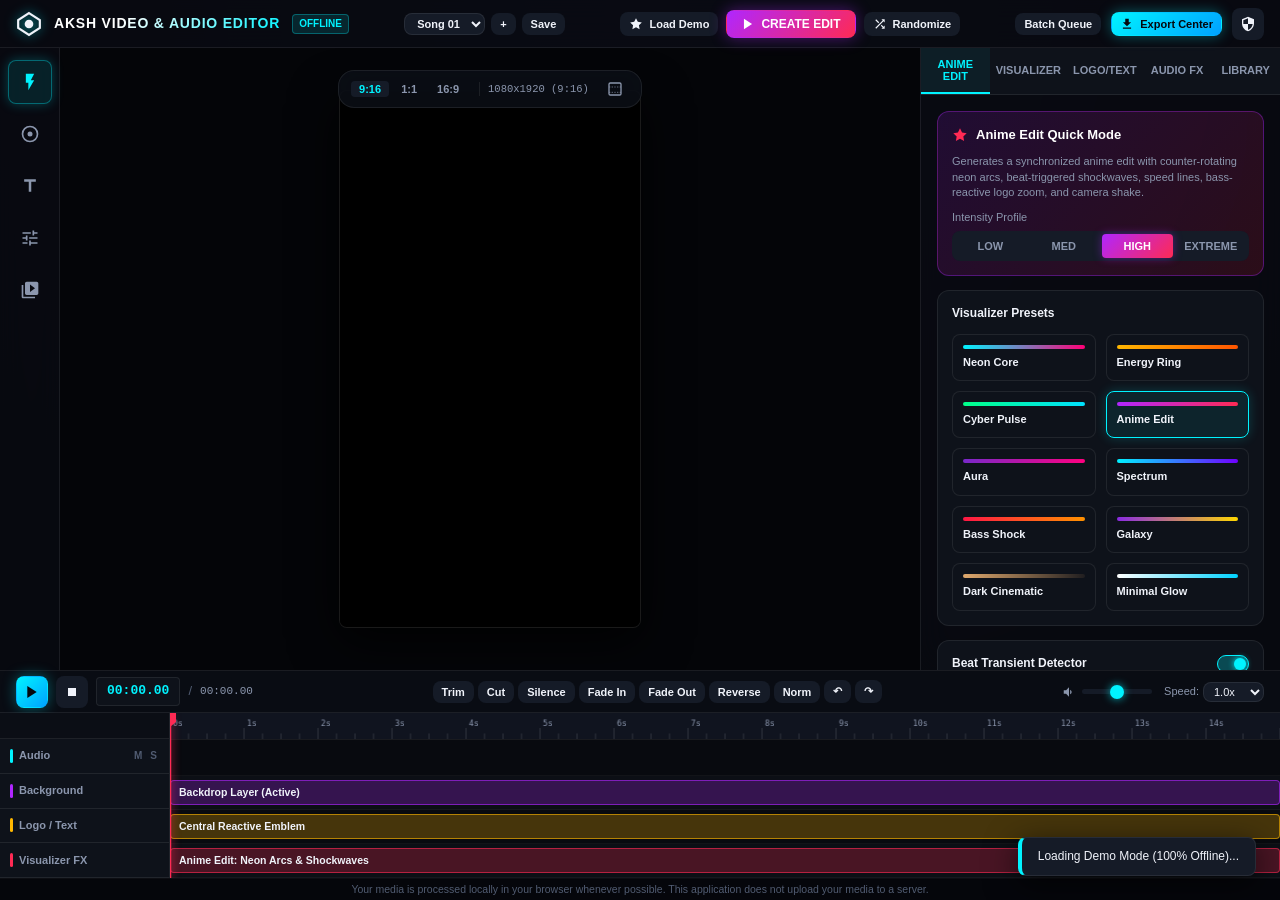
==== aksh-video-audio-editor/index.html @ 34213868 "Add files via upload" ====
<!DOCTYPE html>
<html lang="en">
<head>
  <meta charset="UTF-8">
  <meta name="viewport" content="width=device-width, initial-scale=1.0">
  <title>AKSH Video & Audio Editor</title>
  <!-- Strictly relative CSS links -->
  <link rel="stylesheet" href="css/main.css">
  <link rel="stylesheet" href="css/editor.css">
  <link rel="stylesheet" href="css/visualizer.css">
  <link rel="stylesheet" href="css/timeline.css">
  <link rel="stylesheet" href="css/responsive.css">
</head>
<body>
  <div id="app-root">
    <!-- Header Bar -->
    <header class="app-header">
      <div class="brand-section">
        <svg class="brand-logo-icon" viewBox="0 0 24 24">
          <polygon points="12 2 22 8.5 22 15.5 12 22 2 15.5 2 8.5 12 2" fill="none" stroke="currentColor" stroke-width="2"/>
          <circle cx="12" cy="12" r="4" fill="currentColor"/>
        </svg>
        <span class="brand-title">AKSH Video & Audio Editor</span>
        <span class="brand-badge">OFFLINE</span>
      </div>

      <!-- Project Switcher & Actions -->
      <div style="display: flex; align-items: center; gap: 6px;">
        <select id="select-project" style="padding: 3px 8px; font-size: 11px; font-weight: 600; max-width: 130px;"></select>
        <button id="btn-new-project" class="btn btn-sm" title="New Project">+</button>
        <button id="btn-save-project" class="btn btn-sm" title="Save Project">Save</button>
      </div>

      <div class="header-center">
        <button id="btn-load-demo" class="btn btn-sm" title="Load high-energy procedural anime cyber beat and sample graphics">
          <svg width="14" height="14" viewBox="0 0 24 24" fill="currentColor"><path d="M12 2l3.09 6.26L22 9.27l-5 4.87 1.18 6.88L12 17.77l-6.18 3.25L7 14.14 2 9.27l6.91-1.01L12 2z"/></svg>
          Load Demo
        </button>
        <button id="btn-create-edit" class="btn btn-anime" title="1-Click Dark Cinematic Anime Edit Creator">
          <svg width="14" height="14" viewBox="0 0 24 24" fill="currentColor"><polygon points="5 3 19 12 5 21 5 3"/></svg>
          CREATE EDIT
        </button>
        <button id="btn-randomize-edit" class="btn btn-sm" title="Randomize style & presets">
          <svg width="14" height="14" viewBox="0 0 24 24" fill="currentColor"><path d="M10.59 9.17L5.41 4 4 5.41l5.17 5.17 1.42-1.41zM14.5 4l2.04 2.04L4 18.59 5.41 20 17.96 7.46 20 9.5V4h-5.5zm.33 9.41l-1.41 1.41 3.13 3.13L14.5 20H20v-5.5l-2.04 2.04-3.13-3.13z"/></svg>
          Randomize
        </button>
      </div>

      <div class="header-right">
        <button id="btn-open-batch" class="btn btn-sm" title="Batch Export Queue">
          Batch Queue
        </button>
        <button id="btn-open-export" class="btn btn-primary btn-sm">
          <svg width="14" height="14" viewBox="0 0 24 24" fill="currentColor"><path d="M19 9h-4V3H9v6H5l7 7 7-7zM5 18v2h14v-2H5z"/></svg>
          Export Center
        </button>
        <button id="btn-open-privacy" class="btn btn-sm btn-icon" title="Privacy & Settings">
          <svg viewBox="0 0 24 24"><path d="M12 1L3 5v6c0 5.55 3.84 10.74 9 12 5.16-1.26 9-6.45 9-12V5l-9-4zm0 10.99h7c-.53 4.12-3.28 7.79-7 8.94V12H5V6.3l7-3.11v8.8z"/></svg>
        </button>
      </div>
    </header>

    <!-- Main Workspace Split -->
    <div class="app-workspace">
      <!-- Left Navigation Bar -->
      <aside class="app-sidebar">
        <button class="nav-tab-btn active" data-tab="anime-edit" title="Anime Edit Quick Mode">
          <svg viewBox="0 0 24 24"><path d="M7 2v11h3v9l7-12h-4l4-8z"/></svg>
        </button>
        <button class="nav-tab-btn" data-tab="visualizer-settings" title="Visualizer & Rings">
          <svg viewBox="0 0 24 24"><circle cx="12" cy="12" r="9" fill="none" stroke="currentColor" stroke-width="2"/><circle cx="12" cy="12" r="3"/></svg>
        </button>
        <button class="nav-tab-btn" data-tab="logo-text" title="Logo & Typography">
          <svg viewBox="0 0 24 24"><path d="M5 4v3h5.5v12h3V7H19V4z"/></svg>
        </button>
        <button class="nav-tab-btn" data-tab="audio-fx" title="Web Audio DSP Effects">
          <svg viewBox="0 0 24 24"><path d="M3 17v2h6v-2H3zM3 5v2h10V5H3zm10 16v-2h8v-2h-8v-2h-2v6h2zM7 9v2H3v2h4v2h2V9H7zm14 4v-2H11v2h10zm-6-4h2V7h4V5h-4V3h-2v6z"/></svg>
        </button>
        <button class="nav-tab-btn" data-tab="library" title="Media Library & Import">
          <svg viewBox="0 0 24 24"><path d="M4 6H2v14c0 1.1.9 2 2 2h14v-2H4V6zm16-4H8c-1.1 0-2 .9-2 2v12c0 1.1.9 2 2 2h12c1.1 0 2-.9 2-2V4c0-1.1-.9-2-2-2zm-8 12.5v-9l6 4.5-6 4.5z"/></svg>
        </button>
      </aside>

      <!-- Center Stage: 9:16 Canvas Viewport -->
      <main class="app-center-stage">
        <div class="viewport-container">
          <div class="viewport-header">
            <div class="aspect-btn-group">
              <button class="aspect-btn active" data-ratio="9-16">9:16</button>
              <button class="aspect-btn" data-ratio="1-1">1:1</button>
              <button class="aspect-btn" data-ratio="16-9">16:9</button>
            </div>
            <span class="resolution-badge">1080x1920 (9:16)</span>
            <button id="btn-toggle-safe-zone" class="hud-btn" title="Toggle Shorts/Reels Safe Margin Guides">
              <svg viewBox="0 0 24 24"><rect x="3" y="3" width="18" height="18" rx="2" fill="none" stroke="currentColor" stroke-width="2"/><line x1="3" y1="9" x2="21" y2="9" stroke="currentColor" stroke-dasharray="2 2"/><line x1="3" y1="17" x2="21" y2="17" stroke="currentColor" stroke-dasharray="2 2"/></svg>
            </button>
          </div>

          <div class="canvas-wrapper ratio-9-16">
            <canvas id="visualizer-canvas" width="1080" height="1920"></canvas>
            <!-- Safe Zone Overlay -->
            <div class="safe-zone-overlay">
              <div class="safe-zone-header-line"></div>
              <div class="safe-zone-footer-line"></div>
              <div class="safe-zone-right-line"></div>
              <span class="safe-zone-tag">Action Button Margin</span>
            </div>
          </div>
        </div>
      </main>

      <!-- Right Inspector Panel -->
      <aside class="app-inspector">
        <div class="inspector-tabs">
          <button class="subtab-btn active" data-section="anime-edit">Anime Edit</button>
          <button class="subtab-btn" data-section="visualizer-settings">Visualizer</button>
          <button class="subtab-btn" data-section="logo-text">Logo/Text</button>
          <button class="subtab-btn" data-section="audio-fx">Audio FX</button>
          <button class="subtab-btn" data-section="library">Library</button>
        </div>

        <div class="inspector-content">
          <!-- SECTION: ANIME EDIT QUICK MODE -->
          <div id="section-anime-edit" class="inspector-section" style="display: flex; flex-direction: column; gap: 14px;">
            <div class="quick-mode-banner">
              <div class="quick-mode-title">
                <svg width="16" height="16" viewBox="0 0 24 24" fill="var(--neon-crimson)"><polygon points="12 2 15.09 8.26 22 9.27 17 14.14 18.18 21.02 12 17.77 5.82 21.02 7 14.14 2 9.27 8.91 8.26 12 2"/></svg>
                Anime Edit Quick Mode
              </div>
              <div class="quick-mode-desc">
                Generates a synchronized anime edit with counter-rotating neon arcs, beat-triggered shockwaves, speed lines, bass-reactive logo zoom, and camera shake.
              </div>
              <div class="param-row">
                <span class="param-row-label"><span>Intensity Profile</span></span>
                <div class="intensity-selector">
                  <button class="intensity-pill" data-intensity="LOW">LOW</button>
                  <button class="intensity-pill" data-intensity="MEDIUM">MED</button>
                  <button class="intensity-pill active" data-intensity="HIGH">HIGH</button>
                  <button class="intensity-pill" data-intensity="EXTREME">EXTREME</button>
                </div>
              </div>
            </div>

            <!-- Visualizer Presets -->
            <div class="param-group">
              <div class="param-group-header">Visualizer Presets</div>
              <div id="presets-grid" class="presets-grid"></div>
            </div>

            <!-- Beat Detection Controls -->
            <div class="param-group">
              <div class="param-group-header">
                <span>Beat Transient Detector</span>
                <label class="fx-switch">
                  <input type="checkbox" id="toggle-beat-detection" checked>
                  <span class="fx-slider"></span>
                </label>
              </div>
              <div class="param-row">
                <div class="param-row-label"><span>Beat Sensitivity</span><span id="val-beat-sens" class="param-val">1.3</span></div>
                <input type="range" id="slider-beat-sens" min="0.8" max="2.5" step="0.05" value="1.3">
              </div>
              <div class="param-row">
                <div class="param-row-label"><span>Min Beat Interval</span><span id="val-beat-interval" class="param-val">0.22s</span></div>
                <input type="range" id="slider-beat-interval" min="0.1" max="0.6" step="0.02" value="0.22">
              </div>
            </div>
          </div>

          <!-- SECTION: VISUALIZER SETTINGS -->
          <div id="section-visualizer-settings" class="inspector-section" style="display: none; flex-direction: column; gap: 14px;">
            <div class="param-group">
              <div class="param-group-header">Audio Reactive Mapping</div>
              <div class="param-row">
                <div class="param-row-label"><span>Bass Sensitivity</span><span id="val-bass-sens" class="param-val">1.5</span></div>
                <input type="range" id="slider-bass-sens" min="0.5" max="3.0" step="0.1" value="1.5">
              </div>
              <div class="param-row">
                <div class="param-row-label"><span>Treble Sensitivity</span><span id="val-treble-sens" class="param-val">1.2</span></div>
                <input type="range" id="slider-treble-sens" min="0.5" max="3.0" step="0.1" value="1.2">
              </div>
              <div class="param-row">
                <div class="param-row-label"><span>Reaction Strength</span><span id="val-reaction-str" class="param-val">1.4</span></div>
                <input type="range" id="slider-reaction-str" min="0.5" max="2.5" step="0.1" value="1.4">
              </div>
              <div class="param-row">
                <div class="param-row-label"><span>Chromatic Aberration (RGB Split)</span><span id="val-chromatic" class="param-val">0.8</span></div>
                <input type="range" id="slider-chromatic" min="0" max="2.0" step="0.1" value="0.8">
              </div>
              <div class="param-row">
                <div class="param-row-label"><span>Neon Glow Blur</span><span id="val-glow" class="param-val">1.8</span></div>
                <input type="range" id="slider-glow" min="0.5" max="3.0" step="0.1" value="1.8">
              </div>
            </div>

            <div class="param-group">
              <div class="param-group-header">Neon Energy Ring System</div>
              <div class="param-row">
                <div class="param-row-label"><span>Ring Radius</span><span id="val-ring-radius" class="param-val">185</span></div>
                <input type="range" id="slider-ring-radius" min="100" max="350" step="5" value="185">
              </div>
              <div class="param-row">
                <div class="param-row-label"><span>Ring Thickness</span><span id="val-ring-thick" class="param-val">4.5</span></div>
                <input type="range" id="slider-ring-thick" min="1.0" max="10.0" step="0.5" value="4.5">
              </div>
              <div class="param-row">
                <div class="param-row-label"><span>Rotation Speed</span><span id="val-rot-speed" class="param-val">1.2</span></div>
                <input type="range" id="slider-rot-speed" min="0.1" max="4.0" step="0.1" value="1.2">
              </div>
              <div class="param-row" style="display: flex; flex-direction: row; justify-content: space-between;">
                <div>
                  <label class="param-row-label">Primary Color</label>
                  <input type="color" id="color-primary" value="#b026ff" style="width: 50px; height: 30px; cursor: pointer; border: none; background: transparent;">
                </div>
                <div>
                  <label class="param-row-label">Secondary Color</label>
                  <input type="color" id="color-secondary" value="#ff2a54" style="width: 50px; height: 30px; cursor: pointer; border: none; background: transparent;">
                </div>
              </div>
            </div>

            <div class="param-group">
              <div class="param-group-header">Background Image & Motion</div>
              <div class="param-row">
                <span class="param-row-label"><span>Motion Animation</span></span>
                <select id="select-bg-motion">
                  <option value="beat-shake" selected>Beat Shake</option>
                  <option value="beat-zoom">Beat Zoom</option>
                  <option value="ken-burns">Ken Burns Parallax</option>
                  <option value="slow-zoom-in">Slow Zoom In</option>
                  <option value="slow-zoom-out">Slow Zoom Out</option>
                  <option value="subtle-motion">Subtle Drift</option>
                </select>
              </div>
              <div class="param-row">
                <span class="param-row-label"><span>Fit Mode</span></span>
                <select id="select-bg-fit">
                  <option value="cover" selected>Cover</option>
                  <option value="contain">Contain</option>
                  <option value="stretch">Stretch</option>
                </select>
              </div>
              <div class="param-row">
                <div class="param-row-label"><span>Brightness</span><span id="val-bg-brightness" class="param-val">1.0</span></div>
                <input type="range" id="slider-bg-brightness" min="0.2" max="2.0" step="0.05" value="1.0">
              </div>
              <div class="param-row">
                <div class="param-row-label"><span>Contrast</span><span id="val-bg-contrast" class="param-val">1.1</span></div>
                <input type="range" id="slider-bg-contrast" min="0.5" max="2.5" step="0.05" value="1.1">
              </div>
              <div class="param-row">
                <div class="param-row-label"><span>Vignette Darkness</span><span id="val-bg-vignette" class="param-val">0.75</span></div>
                <input type="range" id="slider-bg-vignette" min="0" max="1.0" step="0.05" value="0.75">
              </div>
            </div>
          </div>

          <!-- SECTION: LOGO & TEXT -->
          <div id="section-logo-text" class="inspector-section" style="display: none; flex-direction: column; gap: 14px;">
            <div class="param-group">
              <div class="param-group-header">Central Emblem / Logo</div>
              <div class="param-row">
                <span class="param-row-label"><span>Logo Mode</span></span>
                <select id="select-logo-mode">
                  <option value="image" selected>Custom Image / SVG Emblem</option>
                  <option value="text">Stylized Neon Text</option>
                </select>
              </div>

              <div id="row-logo-img" class="param-row">
                <span class="param-row-label"><span>Upload Logo (PNG / JPG / SVG)</span></span>
                <input type="file" id="input-file-logo" accept="image/*">
              </div>

              <div id="row-logo-text" class="param-row" style="display: none;">
                <span class="param-row-label"><span>Emblem Text</span></span>
                <input type="text" id="input-logo-text" value="AKSH">
              </div>

              <div class="param-row">
                <div class="param-row-label"><span>Emblem Size</span><span id="val-logo-size" class="param-val">160</span></div>
                <input type="range" id="slider-logo-size" min="60" max="360" step="5" value="160">
              </div>
              <div class="param-row">
                <div class="param-row-label"><span>Opacity</span><span id="val-logo-opacity" class="param-val">1.0</span></div>
                <input type="range" id="slider-logo-opacity" min="0" max="1.0" step="0.05" value="1.0">
              </div>
            </div>
          </div>

          <!-- SECTION: AUDIO FX RACK -->
          <div id="section-audio-fx" class="inspector-section" style="display: none; flex-direction: column; gap: 14px;">
            <!-- 5-Band Parametric EQ -->
            <div class="fx-rack-module">
              <div class="fx-module-header">
                <span class="fx-toggle">5-Band Parametric EQ</span>
                <label class="fx-switch">
                  <input type="checkbox" id="toggle-eq" checked>
                  <span class="fx-slider"></span>
                </label>
              </div>
              <div class="eq-sliders-row">
                <div class="eq-band-col">
                  <input type="range" class="eq-slider-vertical" id="eq-low" min="-15" max="15" step="0.5" value="3">
                  <span class="eq-band-label">80Hz</span>
                </div>
                <div class="eq-band-col">
                  <input type="range" class="eq-slider-vertical" id="eq-low-mid" min="-15" max="15" step="0.5" value="1">
                  <span class="eq-band-label">300Hz</span>
                </div>
                <div class="eq-band-col">
                  <input type="range" class="eq-slider-vertical" id="eq-mid" min="-15" max="15" step="0.5" value="0">
                  <span class="eq-band-label">1kHz</span>
                </div>
                <div class="eq-band-col">
                  <input type="range" class="eq-slider-vertical" id="eq-high-mid" min="-15" max="15" step="0.5" value="2">
                  <span class="eq-band-label">4kHz</span>
                </div>
                <div class="eq-band-col">
                  <input type="range" class="eq-slider-vertical" id="eq-high" min="-15" max="15" step="0.5" value="4">
                  <span class="eq-band-label">10kHz</span>
                </div>
              </div>
            </div>

            <!-- Dynamics Compressor -->
            <div class="fx-rack-module">
              <div class="fx-module-header">
                <span class="fx-toggle">Dynamics Compressor</span>
                <label class="fx-switch">
                  <input type="checkbox" id="toggle-comp" checked>
                  <span class="fx-slider"></span>
                </label>
              </div>
              <div class="param-row">
                <div class="param-row-label"><span>Threshold</span><span id="val-comp-thresh" class="param-val">-18 dB</span></div>
                <input type="range" id="slider-comp-thresh" min="-60" max="0" step="1" value="-18">
              </div>
              <div class="param-row">
                <div class="param-row-label"><span>Ratio</span><span id="val-comp-ratio" class="param-val">4:1</span></div>
                <input type="range" id="slider-comp-ratio" min="1" max="20" step="0.5" value="4">
              </div>
            </div>

            <!-- Convolution Reverb -->
            <div class="fx-rack-module">
              <div class="fx-module-header">
                <span class="fx-toggle">Procedural Reverb</span>
                <label class="fx-switch">
                  <input type="checkbox" id="toggle-reverb">
                  <span class="fx-slider"></span>
                </label>
              </div>
              <div class="param-row">
                <div class="param-row-label"><span>Wet / Dry Mix</span><span id="val-reverb-mix" class="param-val">25%</span></div>
                <input type="range" id="slider-reverb-mix" min="0" max="1" step="0.05" value="0.25">
              </div>
            </div>

            <!-- Echo & Delay -->
            <div class="fx-rack-module">
              <div class="fx-module-header">
                <span class="fx-toggle">Tempo Delay & Echo</span>
                <label class="fx-switch">
                  <input type="checkbox" id="toggle-delay">
                  <span class="fx-slider"></span>
                </label>
              </div>
              <div class="param-row">
                <div class="param-row-label"><span>Delay Time</span><span id="val-delay-time" class="param-val">0.3s</span></div>
                <input type="range" id="slider-delay-time" min="0.05" max="1.0" step="0.05" value="0.3">
              </div>
            </div>
          </div>

          <!-- SECTION: MEDIA LIBRARY -->
          <div id="section-library" class="inspector-section" style="display: none; flex-direction: column; gap: 14px;">
            <div class="param-group">
              <div class="param-group-header">Import Media</div>
              <div class="param-row">
                <label class="param-row-label">Music Track (MP3, WAV, OGG, M4A, FLAC)</label>
                <input type="file" id="input-file-audio" accept="audio/*">
              </div>
              <div class="param-row">
                <label class="param-row-label">Background Backdrop (JPG, PNG, WEBP)</label>
                <input type="file" id="input-file-bg" accept="image/*">
              </div>
            </div>
            <div class="param-group">
              <div class="param-group-header">Project File Settings</div>
              <button id="btn-export-project-json" class="btn btn-sm">Export Project JSON</button>
              <div class="param-row" style="margin-top: 6px;">
                <label class="param-row-label">Import Project JSON</label>
                <input type="file" id="input-import-project-json" accept=".json">
              </div>
            </div>
          </div>
        </div>
      </aside>
    </div>

    <!-- Bottom Multi-Track Timeline & Transport -->
    <footer class="app-timeline-dock">
      <!-- Transport Control Bar with Audio Editor Actions -->
      <div class="transport-bar">
        <div class="transport-controls">
          <button id="btn-transport-play" class="btn btn-icon btn-primary" title="Play / Pause (Spacebar)">
            <svg viewBox="0 0 24 24"><polygon points="5 3 19 12 5 21 5 3"/></svg>
          </button>
          <button id="btn-transport-stop" class="btn btn-icon" title="Stop">
            <svg viewBox="0 0 24 24"><rect x="6" y="6" width="12" height="12"/></svg>
          </button>
          <div class="timecode-display" id="timecode-display">00:00.00</div>
          <span style="color: var(--text-dim);">/</span>
          <span id="track-duration-display" style="font-family: var(--font-mono); font-size: 11px; color: var(--text-muted);">00:00.00</span>
        </div>

        <!-- Audio Editor Tools -->
        <div style="display: flex; align-items: center; gap: 4px;">
          <button id="btn-edit-trim" class="btn btn-sm" title="Trim to selection">Trim</button>
          <button id="btn-edit-cut" class="btn btn-sm" title="Cut selection">Cut</button>
          <button id="btn-edit-silence" class="btn btn-sm" title="Silence selection">Silence</button>
          <button id="btn-edit-fadein" class="btn btn-sm" title="Fade In 2s">Fade In</button>
          <button id="btn-edit-fadeout" class="btn btn-sm" title="Fade Out 2s">Fade Out</button>
          <button id="btn-edit-reverse" class="btn btn-sm" title="Reverse Audio">Reverse</button>
          <button id="btn-edit-normalize" class="btn btn-sm" title="Normalize Peak">Norm</button>
          <button id="btn-edit-undo" class="btn btn-sm" title="Undo">↶</button>
          <button id="btn-edit-redo" class="btn btn-sm" title="Redo">↷</button>
        </div>

        <div style="display: flex; align-items: center; gap: 12px;">
          <div style="display: flex; align-items: center; gap: 6px;">
            <svg width="14" height="14" viewBox="0 0 24 24" fill="var(--text-muted)"><path d="M3 9v6h4l5 5V4L7 9H3zm13.5 3c0-1.77-1.02-3.29-2.5-4.03v8.05c1.48-.73 2.5-2.25 2.5-4.02z"/></svg>
            <input type="range" id="slider-master-volume" min="0" max="2.0" step="0.05" value="1.0" style="width: 70px;">
          </div>
          <div style="display: flex; align-items: center; gap: 4px;">
            <span style="font-size: 11px; color: var(--text-muted);">Speed:</span>
            <select id="select-playback-rate" style="padding: 2px 6px; font-size: 11px;">
              <option value="0.5">0.5x</option>
              <option value="0.75">0.75x</option>
              <option value="1.0" selected>1.0x</option>
              <option value="1.25">1.25x</option>
              <option value="1.5">1.5x</option>
              <option value="2.0">2.0x</option>
            </select>
          </div>
        </div>
      </div>

      <!-- Multi-Track Timeline Area -->
      <div class="timeline-workspace">
        <div class="timeline-track-headers">
          <div class="track-header-spacer"></div>
          <div class="track-header-item">
            <span class="track-header-title"><span class="track-color-tag tag-audio"></span>Audio</span>
            <div class="track-actions">
              <button class="track-action-btn" id="btn-track-mute">M</button>
              <button class="track-action-btn" id="btn-track-solo">S</button>
            </div>
          </div>
          <div class="track-header-item">
            <span class="track-header-title"><span class="track-color-tag tag-bg"></span>Background</span>
          </div>
          <div class="track-header-item">
            <span class="track-header-title"><span class="track-color-tag tag-logo"></span>Logo / Text</span>
          </div>
          <div class="track-header-item">
            <span class="track-header-title"><span class="track-color-tag tag-fx"></span>Visualizer FX</span>
          </div>
        </div>

        <div class="timeline-lanes-scroll">
          <div class="timeline-lanes-content" style="width: 100%; height: 100%;">
            <!-- Time Ruler -->
            <canvas class="timeline-ruler-canvas" id="timeline-ruler" width="1200" height="28"></canvas>
            <!-- Audio Track with Waveform -->
            <div class="track-lane">
              <canvas class="audio-waveform-canvas" id="timeline-waveform" width="1200" height="38"></canvas>
            </div>
            <!-- Background Clip Lane -->
            <div class="track-lane">
              <div class="timeline-clip clip-bg" style="left: 0; width: 100%;">Backdrop Layer (Active)</div>
            </div>
            <!-- Logo Clip Lane -->
            <div class="track-lane">
              <div class="timeline-clip clip-logo" style="left: 0; width: 100%;">Central Reactive Emblem</div>
            </div>
            <!-- Visualizer FX Lane -->
            <div class="track-lane">
              <div class="timeline-clip clip-fx" style="left: 0; width: 100%;">Anime Edit: Neon Arcs & Shockwaves</div>
            </div>
            <!-- Draggable Playhead -->
            <div class="timeline-playhead" id="timeline-playhead" style="left: 0;">
              <div class="playhead-handle"></div>
            </div>
          </div>
        </div>
      </div>

      <!-- Privacy Notice -->
      <div class="privacy-banner">
        Your media is processed locally in your browser whenever possible. This application does not upload your media to a server.
      </div>
    </footer>
  </div>

  <!-- Export Center Modal -->
  <div class="modal-overlay" id="modal-export">
    <div class="modal-dialog">
      <div class="modal-header">
        <span class="modal-title">Export Center</span>
        <button class="btn btn-sm btn-icon btn-close-modal">✕</button>
      </div>
      <div class="modal-body">
        <div class="param-group">
          <div class="param-group-header">Video Export (Realtime Canvas + Audio Recording)</div>
          <div class="param-row">
            <span class="param-row-label"><span>Video Codec</span></span>
            <select id="select-video-codec"></select>
          </div>
          <div id="codec-support-notice" style="font-size: 11px; margin-top: 4px;"></div>
          <div class="param-row">
            <span class="param-row-label"><span>Export Resolution</span></span>
            <select id="select-render-res">
              <option value="1080p" selected>1080x1920 (9:16 Shorts / Reels) [Recommended]</option>
              <option value="720p">720x1280 (Fast Performance Mode)</option>
              <option value="4k">2160x3840 (4K Experimental Mode)</option>
            </select>
          </div>
          <button id="btn-start-video-export" class="btn btn-primary" style="margin-top: 8px;">
            Start Video Export
          </button>
        </div>

        <div class="param-group">
          <div class="param-group-header">Lossless Audio Export</div>
          <div class="param-row-label">Renders full 16-bit PCM WAV faster-than-realtime using OfflineAudioContext.</div>
          <button id="btn-export-audio-wav" class="btn" style="margin-top: 8px;">
            Download 16-bit WAV Audio
          </button>
        </div>

        <!-- Export Progress Indicator -->
        <div id="export-progress-box" style="display: none; background: var(--bg-core); border: 1px solid var(--border-subtle); border-radius: var(--radius-md); padding: 12px;">
          <div style="display: flex; justify-content: space-between; font-size: 11px; margin-bottom: 6px;">
            <span id="export-progress-text">Recording video in near-realtime...</span>
          </div>
          <div style="height: 6px; background: var(--bg-surface-elevated); border-radius: 3px; overflow: hidden;">
            <div id="export-progress-fill" style="width: 0%; height: 100%; background: linear-gradient(90deg, var(--neon-cyan), var(--neon-purple)); transition: width 0.1s linear;"></div>
          </div>
          <button id="btn-cancel-export" class="btn btn-sm" style="margin-top: 10px; width: 100%;">Cancel Export</button>
        </div>
      </div>
      <div class="modal-footer">
        <button class="btn btn-close-modal">Close</button>
      </div>
    </div>
  </div>

  <!-- Batch Export Modal -->
  <div class="modal-overlay" id="modal-batch">
    <div class="modal-dialog" style="max-width: 640px;">
      <div class="modal-header">
        <span class="modal-title">Batch Export Queue</span>
        <button class="btn btn-sm btn-icon btn-close-modal">✕</button>
      </div>
      <div class="modal-body">
        <div style="display: flex; justify-content: space-between; align-items: center;">
          <button id="btn-batch-add-current" class="btn btn-sm">+ Add Current Project</button>
          <div style="display: flex; gap: 6px;">
            <button id="btn-batch-start" class="btn btn-primary btn-sm">Start Batch</button>
            <button id="btn-batch-download-all" class="btn btn-sm">Download All</button>
          </div>
        </div>

        <div id="batch-queue-list" style="margin-top: 10px; max-height: 250px; overflow-y: auto; display: flex; flex-direction: column; gap: 6px;">
          <!-- Populated dynamically -->
        </div>
      </div>
      <div class="modal-footer">
        <button class="btn btn-close-modal">Close</button>
      </div>
    </div>
  </div>

  <!-- Privacy & Settings Modal -->
  <div class="modal-overlay" id="modal-privacy">
    <div class="modal-dialog">
      <div class="modal-header">
        <span class="modal-title">Privacy & Local Storage</span>
        <button class="btn btn-sm btn-icon btn-close-modal">✕</button>
      </div>
      <div class="modal-body">
        <div style="line-height: 1.6; font-size: 12px; color: var(--text-main);">
          <p style="margin-bottom: 12px; font-weight: 600; color: var(--neon-cyan);">
            "Your media is processed locally in your browser whenever possible. This application does not upload your media to a server."
          </p>
          <p style="color: var(--text-muted); margin-bottom: 10px;">
            • Zero external network requests or CDN dependencies at runtime.<br>
            • Audio and image files are decoded and stored strictly in browser memory and local IndexedDB.<br>
            • No tracking, telemetry, or analytics scripts are embedded.
          </p>
          <div id="storage-quota-info" style="margin-top: 12px; font-family: var(--font-mono); font-size: 11px; color: var(--neon-cyan);">
            Calculating storage quota...
          </div>
        </div>
      </div>
      <div class="modal-footer">
        <button class="btn btn-close-modal">Close</button>
      </div>
    </div>
  </div>

  <!-- Toast Notification Container -->
  <div id="toast-container"></div>

  <!-- Strictly relative script tags in dependency order -->
  <script src="js/utils.js"></script>
  <script src="presets/presets.js"></script>
  <script src="assets/demo/demo-audio.js"></script>
  <script src="assets/demo/demo-assets.js"></script>
  <script src="js/storage.js"></script>
  <script src="js/audio-engine.js"></script>
  <script src="js/effects.js"></script>
  <script src="js/waveform.js"></script>
  <script src="js/audio-editor.js"></script>
  <script src="js/analyzer.js"></script>
  <script src="js/particles.js"></script>
  <script src="js/visualizer.js"></script>
  <script src="js/timeline.js"></script>
  <script src="js/renderer.js"></script>
  <script src="js/exporter.js"></script>
  <script src="js/batch-export.js"></script>
  <script src="js/project-manager.js"></script>
  <script src="js/ui.js"></script>
  <script src="js/app.js"></script>
</body>
</html>
---- aksh-video-audio-editor/css/main.css ----
/**
 * AKSH Video & Audio Editor - Main Stylesheet
 * Dark Obsidian Glassmorphic Design System
 * 100% Standalone CSS with zero CDN dependencies
 */

:root {
  --bg-core: #07090e;
  --bg-surface: #0e121a;
  --bg-surface-elevated: #151b27;
  --bg-surface-hover: #1e2638;
  --bg-glass: rgba(14, 18, 26, 0.75);
  --bg-glass-heavy: rgba(8, 10, 16, 0.88);

  --border-subtle: rgba(255, 255, 255, 0.08);
  --border-active: rgba(0, 243, 255, 0.45);
  --border-focus: #00f3ff;

  --neon-cyan: #00f3ff;
  --neon-purple: #b026ff;
  --neon-crimson: #ff2a54;
  --neon-gold: #ffb700;
  --neon-green: #00ff88;

  --text-main: #f0f3fa;
  --text-muted: #8b96ad;
  --text-dim: #515c72;

  --font-sans: -apple-system, BlinkMacSystemFont, "Segoe UI", Roboto, "Helvetica Neue", Arial, sans-serif;
  --font-mono: "SF Mono", Consolas, "Liberation Mono", Menlo, monospace;

  --radius-sm: 4px;
  --radius-md: 8px;
  --radius-lg: 12px;
  --radius-xl: 16px;

  --shadow-panel: 0 8px 32px rgba(0, 0, 0, 0.65);
  --shadow-neon: 0 0 16px rgba(0, 243, 255, 0.35);
  --shadow-purple: 0 0 16px rgba(176, 38, 255, 0.35);

  --transition-fast: 0.15s ease;
  --transition-normal: 0.25s ease;
}

*, *::before, *::after {
  box-sizing: border-box;
  margin: 0;
  padding: 0;
}

html, body {
  width: 100%;
  height: 100%;
  background-color: var(--bg-core);
  color: var(--text-main);
  font-family: var(--font-sans);
  font-size: 13px;
  line-height: 1.4;
  overflow: hidden;
  user-select: none;
  -webkit-font-smoothing: antialiased;
}

/* Custom Scrollbars */
::-webkit-scrollbar {
  width: 6px;
  height: 6px;
}
::-webkit-scrollbar-track {
  background: var(--bg-core);
}
::-webkit-scrollbar-thumb {
  background: var(--bg-surface-elevated);
  border-radius: var(--radius-sm);
}
::-webkit-scrollbar-thumb:hover {
  background: var(--bg-surface-hover);
}

/* App Shell Grid */
#app-root {
  display: flex;
  flex-direction: column;
  width: 100vw;
  height: 100vh;
  background: radial-gradient(circle at 50% 0%, #111726 0%, var(--bg-core) 70%);
}

/* Header Bar */
.app-header {
  height: 48px;
  background: var(--bg-glass-heavy);
  backdrop-filter: blur(16px);
  border-bottom: 1px solid var(--border-subtle);
  display: flex;
  align-items: center;
  justify-content: space-between;
  padding: 0 16px;
  z-index: 50;
}

.brand-section {
  display: flex;
  align-items: center;
  gap: 12px;
}

.brand-logo-icon {
  width: 26px;
  height: 26px;
  fill: var(--neon-cyan);
  filter: drop-shadow(0 0 6px rgba(0, 243, 255, 0.6));
}

.brand-title {
  font-weight: 700;
  font-size: 14px;
  letter-spacing: 0.8px;
  background: linear-gradient(135deg, #ffffff 30%, var(--neon-cyan) 100%);
  -webkit-background-clip: text;
  -webkit-text-fill-color: transparent;
  text-transform: uppercase;
}

.brand-badge {
  font-size: 10px;
  font-weight: 600;
  padding: 2px 6px;
  border-radius: var(--radius-sm);
  background: rgba(0, 243, 255, 0.12);
  color: var(--neon-cyan);
  border: 1px solid rgba(0, 243, 255, 0.3);
}

.header-center {
  display: flex;
  align-items: center;
  gap: 8px;
}

.header-right {
  display: flex;
  align-items: center;
  gap: 10px;
}

/* Button System */
.btn {
  display: inline-flex;
  align-items: center;
  justify-content: center;
  gap: 6px;
  padding: 6px 14px;
  font-size: 12px;
  font-weight: 600;
  border-radius: var(--radius-md);
  border: 1px solid transparent;
  cursor: pointer;
  transition: all var(--transition-fast);
  color: var(--text-main);
  background: var(--bg-surface-elevated);
  white-space: nowrap;
}

.btn:hover {
  background: var(--bg-surface-hover);
  border-color: var(--border-subtle);
}

.btn-primary {
  background: linear-gradient(135deg, var(--neon-cyan), #00a2ff);
  color: #05070c;
  font-weight: 700;
  box-shadow: 0 0 14px rgba(0, 243, 255, 0.35);
}

.btn-primary:hover {
  background: linear-gradient(135deg, #4df7ff, #1eb0ff);
  box-shadow: 0 0 20px rgba(0, 243, 255, 0.55);
}

.btn-anime {
  background: linear-gradient(135deg, var(--neon-purple), var(--neon-crimson));
  color: #ffffff;
  font-weight: 700;
  box-shadow: 0 0 16px rgba(176, 38, 255, 0.4);
}

.btn-anime:hover {
  background: linear-gradient(135deg, #c74dff, #ff4d73);
  box-shadow: 0 0 22px rgba(255, 42, 84, 0.6);
}

.btn-sm {
  padding: 4px 8px;
  font-size: 11px;
}

.btn-icon {
  width: 32px;
  height: 32px;
  padding: 0;
  border-radius: var(--radius-md);
}

.btn-icon svg {
  width: 16px;
  height: 16px;
  fill: currentColor;
}

/* Main Workspace Split */
.app-workspace {
  display: flex;
  flex: 1;
  min-height: 0;
  overflow: hidden;
}

/* Left Sidebar / Tool Navigation */
.app-sidebar {
  width: 60px;
  background: var(--bg-glass-heavy);
  backdrop-filter: blur(12px);
  border-right: 1px solid var(--border-subtle);
  display: flex;
  flex-direction: column;
  align-items: center;
  padding: 12px 0;
  gap: 8px;
  z-index: 40;
}

.nav-tab-btn {
  width: 44px;
  height: 44px;
  border-radius: var(--radius-md);
  background: transparent;
  border: 1px solid transparent;
  color: var(--text-muted);
  display: flex;
  flex-direction: column;
  align-items: center;
  justify-content: center;
  cursor: pointer;
  transition: all var(--transition-fast);
  position: relative;
}

.nav-tab-btn svg {
  width: 20px;
  height: 20px;
  fill: currentColor;
}

.nav-tab-btn:hover {
  color: var(--text-main);
  background: var(--bg-surface-elevated);
}

.nav-tab-btn.active {
  color: var(--neon-cyan);
  background: rgba(0, 243, 255, 0.1);
  border-color: rgba(0, 243, 255, 0.35);
  box-shadow: 0 0 12px rgba(0, 243, 255, 0.25);
}

/* Center Stage Viewport */
.app-center-stage {
  flex: 1;
  display: flex;
  flex-direction: column;
  align-items: center;
  justify-content: center;
  background: #040508;
  position: relative;
  overflow: hidden;
  padding: 12px;
}

/* Right Inspector Panel */
.app-inspector {
  width: 360px;
  background: var(--bg-glass-heavy);
  backdrop-filter: blur(16px);
  border-left: 1px solid var(--border-subtle);
  display: flex;
  flex-direction: column;
  overflow: hidden;
  z-index: 30;
}

.inspector-header {
  padding: 12px 16px;
  border-bottom: 1px solid var(--border-subtle);
  display: flex;
  align-items: center;
  justify-content: space-between;
}

.inspector-title {
  font-size: 13px;
  font-weight: 700;
  text-transform: uppercase;
  letter-spacing: 0.6px;
  color: var(--text-main);
}

.inspector-content {
  flex: 1;
  overflow-y: auto;
  padding: 16px;
  display: flex;
  flex-direction: column;
  gap: 18px;
}

/* Inspector Section Group */
.param-group {
  background: var(--bg-surface);
  border: 1px solid var(--border-subtle);
  border-radius: var(--radius-lg);
  padding: 14px;
  display: flex;
  flex-direction: column;
  gap: 12px;
}

.param-group-header {
  display: flex;
  align-items: center;
  justify-content: space-between;
  font-weight: 600;
  font-size: 12px;
  color: var(--text-main);
}

.param-row {
  display: flex;
  flex-direction: column;
  gap: 5px;
}

.param-row-label {
  display: flex;
  justify-content: space-between;
  font-size: 11px;
  color: var(--text-muted);
}

.param-val {
  color: var(--neon-cyan);
  font-family: var(--font-mono);
  font-weight: 600;
}

/* Range Inputs */
input[type="range"] {
  -webkit-appearance: none;
  width: 100%;
  height: 5px;
  background: var(--bg-surface-elevated);
  border-radius: 3px;
  outline: none;
}

input[type="range"]::-webkit-slider-thumb {
  -webkit-appearance: none;
  width: 14px;
  height: 14px;
  border-radius: 50%;
  background: var(--neon-cyan);
  cursor: pointer;
  box-shadow: 0 0 8px rgba(0, 243, 255, 0.7);
  transition: transform 0.1s;
}

input[type="range"]::-webkit-slider-thumb:hover {
  transform: scale(1.2);
}

/* Select and Text Inputs */
select, input[type="text"], input[type="number"] {
  background: var(--bg-surface-elevated);
  border: 1px solid var(--border-subtle);
  color: var(--text-main);
  padding: 6px 10px;
  border-radius: var(--radius-md);
  font-size: 12px;
  outline: none;
}

select:focus, input[type="text"]:focus, input[type="number"]:focus {
  border-color: var(--border-focus);
  box-shadow: 0 0 8px rgba(0, 243, 255, 0.25);
}

/* Bottom Multi-Track Timeline & Transport */
.app-timeline-dock {
  height: 230px;
  background: var(--bg-glass-heavy);
  backdrop-filter: blur(16px);
  border-top: 1px solid var(--border-subtle);
  display: flex;
  flex-direction: column;
  z-index: 45;
}

/* Transport Bar */
.transport-bar {
  height: 42px;
  border-bottom: 1px solid var(--border-subtle);
  display: flex;
  align-items: center;
  justify-content: space-between;
  padding: 0 16px;
  background: rgba(10, 13, 20, 0.95);
}

.transport-controls {
  display: flex;
  align-items: center;
  gap: 8px;
}

.timecode-display {
  font-family: var(--font-mono);
  font-size: 13px;
  font-weight: 700;
  color: var(--neon-cyan);
  background: var(--bg-surface);
  padding: 4px 10px;
  border-radius: var(--radius-sm);
  border: 1px solid var(--border-subtle);
}

/* Modals */
.modal-overlay {
  position: fixed;
  top: 0;
  left: 0;
  width: 100vw;
  height: 100vh;
  background: rgba(4, 6, 10, 0.85);
  backdrop-filter: blur(8px);
  display: flex;
  align-items: center;
  justify-content: center;
  z-index: 1000;
  opacity: 0;
  pointer-events: none;
  transition: opacity var(--transition-normal);
}

.modal-overlay.active {
  opacity: 1;
  pointer-events: all;
}

.modal-dialog {
  width: 90%;
  max-width: 580px;
  background: var(--bg-surface);
  border: 1px solid var(--border-subtle);
  border-radius: var(--radius-xl);
  box-shadow: var(--shadow-panel);
  display: flex;
  flex-direction: column;
  overflow: hidden;
  max-height: 85vh;
}

.modal-header {
  padding: 14px 20px;
  border-bottom: 1px solid var(--border-subtle);
  display: flex;
  align-items: center;
  justify-content: space-between;
}

.modal-title {
  font-size: 14px;
  font-weight: 700;
  text-transform: uppercase;
  color: var(--text-main);
}

.modal-body {
  padding: 20px;
  overflow-y: auto;
  display: flex;
  flex-direction: column;
  gap: 16px;
}

.modal-footer {
  padding: 14px 20px;
  border-top: 1px solid var(--border-subtle);
  display: flex;
  align-items: center;
  justify-content: flex-end;
  gap: 10px;
  background: rgba(0, 0, 0, 0.2);
}

/* Privacy Notice Footer */
.privacy-banner {
  font-size: 10.5px;
  color: var(--text-dim);
  text-align: center;
  padding: 3px 0;
  background: rgba(0, 0, 0, 0.3);
  border-top: 1px solid rgba(255, 255, 255, 0.03);
}
---- aksh-video-audio-editor/css/editor.css ----
/**
 * AKSH Video & Audio Editor - Editor Workspace Styles
 */

/* Sub-panel Navigation inside Inspector */
.inspector-tabs {
  display: flex;
  background: var(--bg-surface);
  border-bottom: 1px solid var(--border-subtle);
}

.subtab-btn {
  flex: 1;
  padding: 10px 6px;
  background: transparent;
  border: none;
  border-bottom: 2px solid transparent;
  color: var(--text-muted);
  font-size: 11px;
  font-weight: 600;
  text-transform: uppercase;
  cursor: pointer;
  transition: all var(--transition-fast);
}

.subtab-btn:hover {
  color: var(--text-main);
}

.subtab-btn.active {
  color: var(--neon-cyan);
  border-bottom-color: var(--neon-cyan);
  background: rgba(0, 243, 255, 0.05);
}

/* Quick Mode Banner */
.quick-mode-banner {
  background: linear-gradient(135deg, rgba(176, 38, 255, 0.15), rgba(255, 42, 84, 0.15));
  border: 1px solid rgba(176, 38, 255, 0.35);
  border-radius: var(--radius-lg);
  padding: 14px;
  display: flex;
  flex-direction: column;
  gap: 10px;
}

.quick-mode-title {
  display: flex;
  align-items: center;
  gap: 8px;
  font-weight: 700;
  font-size: 13px;
  color: #ffffff;
}

.quick-mode-desc {
  font-size: 11px;
  color: var(--text-muted);
  line-height: 1.4;
}

/* Intensity Selector Radio Pills */
.intensity-selector {
  display: flex;
  background: var(--bg-surface-elevated);
  border-radius: var(--radius-md);
  padding: 3px;
  gap: 3px;
}

.intensity-pill {
  flex: 1;
  padding: 6px 0;
  text-align: center;
  font-size: 11px;
  font-weight: 700;
  border-radius: var(--radius-sm);
  cursor: pointer;
  color: var(--text-muted);
  border: none;
  background: transparent;
  transition: all var(--transition-fast);
}

.intensity-pill:hover {
  color: var(--text-main);
}

.intensity-pill.active {
  background: linear-gradient(135deg, var(--neon-purple), var(--neon-crimson));
  color: #ffffff;
  box-shadow: 0 0 10px rgba(176, 38, 255, 0.4);
}

/* Presets Grid */
.presets-grid {
  display: grid;
  grid-template-columns: repeat(2, 1fr);
  gap: 10px;
}

.preset-card {
  background: var(--bg-surface);
  border: 1px solid var(--border-subtle);
  border-radius: var(--radius-md);
  padding: 10px;
  cursor: pointer;
  display: flex;
  flex-direction: column;
  gap: 6px;
  transition: all var(--transition-fast);
}

.preset-card:hover {
  border-color: var(--border-active);
  transform: translateY(-2px);
}

.preset-card.active {
  border-color: var(--neon-cyan);
  background: rgba(0, 243, 255, 0.08);
  box-shadow: 0 0 12px rgba(0, 243, 255, 0.2);
}

.preset-color-bar {
  height: 4px;
  border-radius: 2px;
  width: 100%;
}

.preset-name {
  font-size: 11px;
  font-weight: 700;
  color: var(--text-main);
}

/* Audio FX Rack Modules */
.fx-rack-module {
  background: var(--bg-surface);
  border: 1px solid var(--border-subtle);
  border-radius: var(--radius-lg);
  padding: 12px;
  display: flex;
  flex-direction: column;
  gap: 10px;
}

.fx-module-header {
  display: flex;
  align-items: center;
  justify-content: space-between;
}

.fx-toggle {
  display: flex;
  align-items: center;
  gap: 6px;
  font-weight: 700;
  font-size: 12px;
  cursor: pointer;
}

.fx-switch {
  position: relative;
  width: 32px;
  height: 18px;
}

.fx-switch input {
  opacity: 0;
  width: 0;
  height: 0;
}

.fx-slider {
  position: absolute;
  cursor: pointer;
  top: 0; left: 0; right: 0; bottom: 0;
  background-color: var(--bg-surface-elevated);
  border-radius: 18px;
  border: 1px solid var(--border-subtle);
  transition: .2s;
}

.fx-slider:before {
  position: absolute;
  content: "";
  height: 12px;
  width: 12px;
  left: 2px;
  bottom: 2px;
  background-color: var(--text-dim);
  border-radius: 50%;
  transition: .2s;
}

.fx-switch input:checked + .fx-slider {
  background-color: rgba(0, 243, 255, 0.25);
  border-color: var(--neon-cyan);
}

.fx-switch input:checked + .fx-slider:before {
  transform: translateX(14px);
  background-color: var(--neon-cyan);
  box-shadow: 0 0 6px var(--neon-cyan);
}

/* EQ Sliders Grid */
.eq-sliders-row {
  display: flex;
  justify-content: space-between;
  align-items: center;
  padding: 8px 0;
}

.eq-band-col {
  display: flex;
  flex-direction: column;
  align-items: center;
  gap: 6px;
  width: 18%;
}

.eq-band-label {
  font-size: 10px;
  color: var(--text-muted);
}

.eq-slider-vertical {
  -webkit-appearance: slider-vertical;
  width: 8px;
  height: 75px;
}

/* Toast Notifications */
#toast-container {
  position: fixed;
  bottom: 24px;
  right: 24px;
  display: flex;
  flex-direction: column;
  gap: 8px;
  z-index: 2000;
  pointer-events: none;
}

.toast {
  background: var(--bg-surface-elevated);
  border: 1px solid var(--border-subtle);
  border-left: 4px solid var(--neon-cyan);
  border-radius: var(--radius-md);
  padding: 10px 16px;
  font-size: 12px;
  color: var(--text-main);
  box-shadow: var(--shadow-panel);
  pointer-events: all;
  animation: slideIn 0.25s ease forwards;
}

.toast-success { border-left-color: var(--neon-green); }
.toast-error { border-left-color: var(--neon-crimson); }
.toast-warn { border-left-color: var(--neon-gold); }

@keyframes slideIn {
  from { transform: translateX(50px); opacity: 0; }
  to { transform: translateX(0); opacity: 1; }
}
---- aksh-video-audio-editor/css/visualizer.css ----
/**
 * AKSH Video & Audio Editor - Visualizer Viewport Styles
 */

.viewport-container {
  display: flex;
  flex-direction: column;
  align-items: center;
  justify-content: center;
  width: 100%;
  height: 100%;
  position: relative;
}

/* Top bar over the preview: aspect ratio & resolution badge */
.viewport-header {
  position: absolute;
  top: 10px;
  display: flex;
  align-items: center;
  gap: 12px;
  background: rgba(14, 18, 26, 0.7);
  backdrop-filter: blur(10px);
  padding: 4px 12px;
  border-radius: var(--radius-xl);
  border: 1px solid var(--border-subtle);
  z-index: 20;
}

.aspect-btn-group {
  display: flex;
  gap: 4px;
}

.aspect-btn {
  padding: 2px 8px;
  font-size: 11px;
  font-weight: 600;
  border-radius: var(--radius-sm);
  background: transparent;
  border: none;
  color: var(--text-muted);
  cursor: pointer;
  transition: all var(--transition-fast);
}

.aspect-btn.active {
  background: var(--bg-surface-elevated);
  color: var(--neon-cyan);
}

.resolution-badge {
  font-size: 10.5px;
  font-family: var(--font-mono);
  color: var(--text-muted);
  padding-left: 8px;
  border-left: 1px solid var(--border-subtle);
}

.resolution-badge.experimental-4k {
  color: var(--neon-gold);
}

/* Canvas Framing Wrapper */
.canvas-wrapper {
  position: relative;
  display: flex;
  align-items: center;
  justify-content: center;
  box-shadow: 0 12px 48px rgba(0, 0, 0, 0.85);
  border-radius: var(--radius-md);
  overflow: hidden;
  border: 1px solid rgba(255, 255, 255, 0.1);
  background: #000000;
  transition: width 0.2s, height 0.2s;
  max-width: 95%;
  max-height: calc(100% - 60px);
}

/* 9:16 Portrait Aspect Default */
.canvas-wrapper.ratio-9-16 {
  aspect-ratio: 9 / 16;
  height: calc(100% - 60px);
}

/* 1:1 Square */
.canvas-wrapper.ratio-1-1 {
  aspect-ratio: 1 / 1;
  height: calc(100% - 60px);
}

/* 16:9 Landscape */
.canvas-wrapper.ratio-16-9 {
  aspect-ratio: 16 / 9;
  width: calc(100% - 60px);
}

#visualizer-canvas {
  width: 100%;
  height: 100%;
  object-fit: contain;
  display: block;
}

/* Safe Zone Guides Overlay for Shorts / Reels / TikTok */
.safe-zone-overlay {
  position: absolute;
  top: 0; left: 0; right: 0; bottom: 0;
  pointer-events: none;
  display: none;
  z-index: 10;
}

.safe-zone-overlay.active {
  display: block;
}

.safe-zone-header-line {
  position: absolute;
  top: 12%;
  left: 0; right: 0;
  height: 1px;
  border-top: 1px dashed rgba(255, 255, 255, 0.3);
}

.safe-zone-footer-line {
  position: absolute;
  bottom: 22%;
  left: 0; right: 0;
  height: 1px;
  border-top: 1px dashed rgba(255, 255, 255, 0.3);
}

.safe-zone-right-line {
  position: absolute;
  top: 0; bottom: 0;
  right: 14%;
  width: 1px;
  border-left: 1px dashed rgba(255, 255, 255, 0.3);
}

.safe-zone-tag {
  position: absolute;
  bottom: 23%;
  left: 12px;
  font-size: 9.5px;
  color: rgba(255, 255, 255, 0.5);
  text-transform: uppercase;
  letter-spacing: 0.5px;
}

/* Floating Preview Controls HUD */
.preview-hud {
  position: absolute;
  bottom: 16px;
  display: flex;
  align-items: center;
  gap: 8px;
  background: rgba(14, 18, 26, 0.85);
  backdrop-filter: blur(12px);
  padding: 6px 14px;
  border-radius: var(--radius-xl);
  border: 1px solid var(--border-subtle);
  z-index: 20;
}

.hud-btn {
  background: transparent;
  border: none;
  color: var(--text-muted);
  cursor: pointer;
  display: flex;
  align-items: center;
  justify-content: center;
  width: 28px;
  height: 28px;
  border-radius: var(--radius-sm);
  transition: all var(--transition-fast);
}

.hud-btn svg {
  width: 16px;
  height: 16px;
  fill: currentColor;
}

.hud-btn:hover {
  color: var(--text-main);
  background: var(--bg-surface-elevated);
}

.hud-btn.active {
  color: var(--neon-cyan);
}
---- aksh-video-audio-editor/css/timeline.css ----
/**
 * AKSH Video & Audio Editor - Multi-Track Timeline Styles
 */

.timeline-workspace {
  display: flex;
  flex: 1;
  min-height: 0;
  position: relative;
  overflow: hidden;
}

/* Left Track Headers Column */
.timeline-track-headers {
  width: 170px;
  background: var(--bg-surface);
  border-right: 1px solid var(--border-subtle);
  display: flex;
  flex-direction: column;
  flex-shrink: 0;
  z-index: 10;
}

.track-header-spacer {
  height: 28px; /* Matches ruler height */
  border-bottom: 1px solid var(--border-subtle);
  background: rgba(0, 0, 0, 0.2);
}

.track-header-item {
  height: 38px;
  border-bottom: 1px solid var(--border-subtle);
  padding: 0 10px;
  display: flex;
  align-items: center;
  justify-content: space-between;
  font-size: 11px;
  font-weight: 600;
  color: var(--text-muted);
}

.track-header-title {
  display: flex;
  align-items: center;
  gap: 6px;
}

.track-color-tag {
  width: 3px;
  height: 14px;
  border-radius: 2px;
}

.tag-audio { background: var(--neon-cyan); }
.tag-bg { background: var(--neon-purple); }
.tag-logo { background: var(--neon-gold); }
.tag-text { background: #ffffff; }
.tag-fx { background: var(--neon-crimson); }
.tag-markers { background: var(--neon-green); }

.track-actions {
  display: flex;
  align-items: center;
  gap: 4px;
}

.track-action-btn {
  background: transparent;
  border: none;
  color: var(--text-dim);
  cursor: pointer;
  padding: 2px;
  font-size: 10px;
  border-radius: 2px;
  font-weight: 700;
}

.track-action-btn:hover {
  color: var(--text-main);
}

.track-action-btn.active {
  color: var(--neon-cyan);
}

.track-action-btn.active-mute {
  color: var(--neon-crimson);
}

/* Right Scrollable Timeline Lanes Area */
.timeline-lanes-scroll {
  flex: 1;
  overflow-x: auto;
  overflow-y: hidden;
  position: relative;
  background: #090c12;
}

.timeline-lanes-content {
  min-width: 100%;
  position: relative;
  display: flex;
  flex-direction: column;
}

/* Time Ruler */
.timeline-ruler-canvas {
  height: 28px;
  border-bottom: 1px solid var(--border-subtle);
  background: rgba(0, 0, 0, 0.35);
  cursor: pointer;
  display: block;
}

/* Track Lane Rows */
.track-lane {
  height: 38px;
  border-bottom: 1px solid rgba(255, 255, 255, 0.04);
  position: relative;
  background: rgba(255, 255, 255, 0.01);
}

.track-lane:nth-child(even) {
  background: rgba(0, 0, 0, 0.15);
}

/* Waveform Canvas inside Audio Track */
.audio-waveform-canvas {
  width: 100%;
  height: 100%;
  display: block;
  cursor: pointer;
}

/* Draggable Timeline Playhead */
.timeline-playhead {
  position: absolute;
  top: 0;
  bottom: 0;
  width: 1.5px;
  background: var(--neon-crimson);
  box-shadow: 0 0 8px var(--neon-crimson);
  pointer-events: none;
  z-index: 50;
  transform: translateX(-50%);
}

.playhead-handle {
  position: absolute;
  top: 0;
  left: 50%;
  transform: translateX(-50%);
  width: 12px;
  height: 14px;
  background: var(--neon-crimson);
  clip-path: polygon(0% 0%, 100% 0%, 100% 65%, 50% 100%, 0% 65%);
}

/* Clip Blocks */
.timeline-clip {
  position: absolute;
  top: 4px;
  bottom: 4px;
  border-radius: var(--radius-sm);
  background: var(--bg-surface-elevated);
  border: 1px solid var(--border-subtle);
  display: flex;
  align-items: center;
  padding: 0 8px;
  font-size: 10.5px;
  font-weight: 600;
  color: var(--text-main);
  overflow: hidden;
  white-space: nowrap;
  user-select: none;
}

.clip-bg {
  background: rgba(176, 38, 255, 0.25);
  border-color: rgba(176, 38, 255, 0.6);
}

.clip-logo {
  background: rgba(255, 183, 0, 0.25);
  border-color: rgba(255, 183, 0, 0.6);
}

.clip-fx {
  background: rgba(255, 42, 84, 0.25);
  border-color: rgba(255, 42, 84, 0.6);
}
---- aksh-video-audio-editor/css/responsive.css ----
/**
 * AKSH Video & Audio Editor - Responsive Breakpoints
 */

@media (max-width: 1200px) {
  .app-inspector {
    width: 320px;
  }
  .timeline-track-headers {
    width: 140px;
  }
}

@media (max-width: 992px) {
  .app-workspace {
    position: relative;
  }

  .app-inspector {
    position: absolute;
    right: 0;
    top: 0;
    bottom: 0;
    width: 320px;
    transform: translateX(100%);
    transition: transform var(--transition-normal);
    box-shadow: var(--shadow-panel);
  }

  .app-inspector.drawer-open {
    transform: translateX(0);
  }

  .app-timeline-dock {
    height: 190px;
  }

  .brand-title {
    font-size: 12px;
  }
}

@media (max-width: 768px) {
  .app-header {
    padding: 0 10px;
  }

  .header-center {
    display: none;
  }

  .app-sidebar {
    width: 48px;
  }

  .nav-tab-btn {
    width: 38px;
    height: 38px;
  }

  .timeline-track-headers {
    width: 110px;
  }

  .timecode-display {
    font-size: 11px;
    padding: 2px 6px;
  }
}
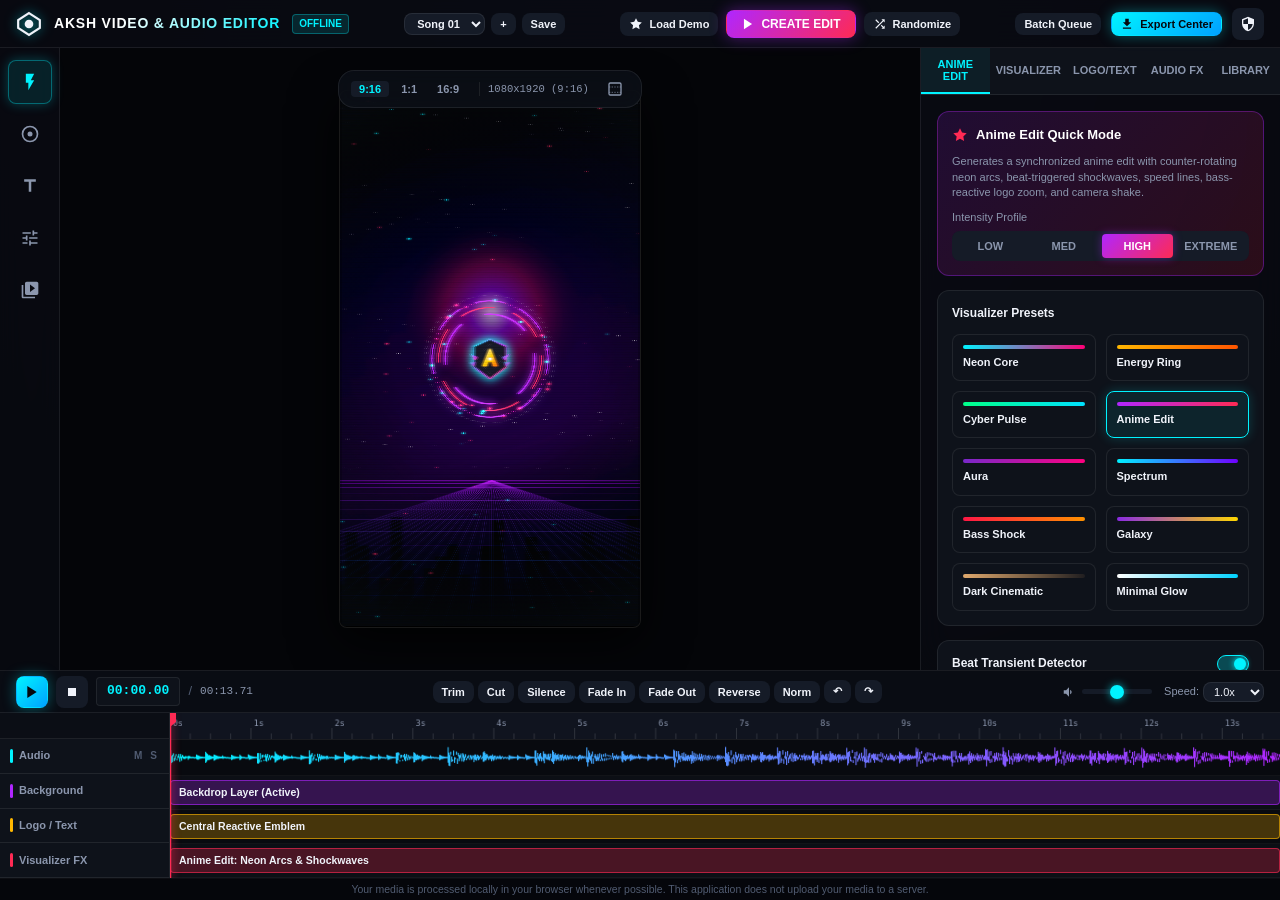
==== commit c92169f0: "Add files via upload" ====
--- a/aksh-video-audio-editor/index.html
+++ b/aksh-video-audio-editor/index.html
@@ -377,15 +377,23 @@
           <div id="section-library" class="inspector-section" style="display: none; flex-direction: column; gap: 14px;">
             <div class="param-group">
               <div class="param-group-header">Import Media</div>
-              <div class="param-row">
-                <label class="param-row-label">Music Track (MP3, WAV, OGG, M4A, FLAC)</label>
-                <input type="file" id="input-file-audio" accept="audio/*">
-              </div>
-              <div class="param-row">
+              <div class="param-row drop-zone" id="audio-drop-zone" style="border: 2px dashed #444; padding: 12px; text-align: center; border-radius: 4px; cursor: pointer;">
+                <label class="param-row-label" style="cursor: pointer; margin: 0;">Drop Audio Files Here or Click to Browse</label>
+                <input type="file" id="input-file-audio" accept="audio/*" multiple style="display: none;">
+              </div>
+              <div class="param-row" style="margin-top: 8px;">
                 <label class="param-row-label">Background Backdrop (JPG, PNG, WEBP)</label>
                 <input type="file" id="input-file-bg" accept="image/*">
               </div>
             </div>
+            
+            <div class="param-group">
+              <div class="param-group-header">Local Audio Library</div>
+              <div id="audio-library-list" style="display: flex; flex-direction: column; gap: 8px; max-height: 250px; overflow-y: auto;">
+                <!-- Audio files will be populated here -->
+              </div>
+            </div>
+
             <div class="param-group">
               <div class="param-group-header">Project File Settings</div>
               <button id="btn-export-project-json" class="btn btn-sm">Export Project JSON</button>
